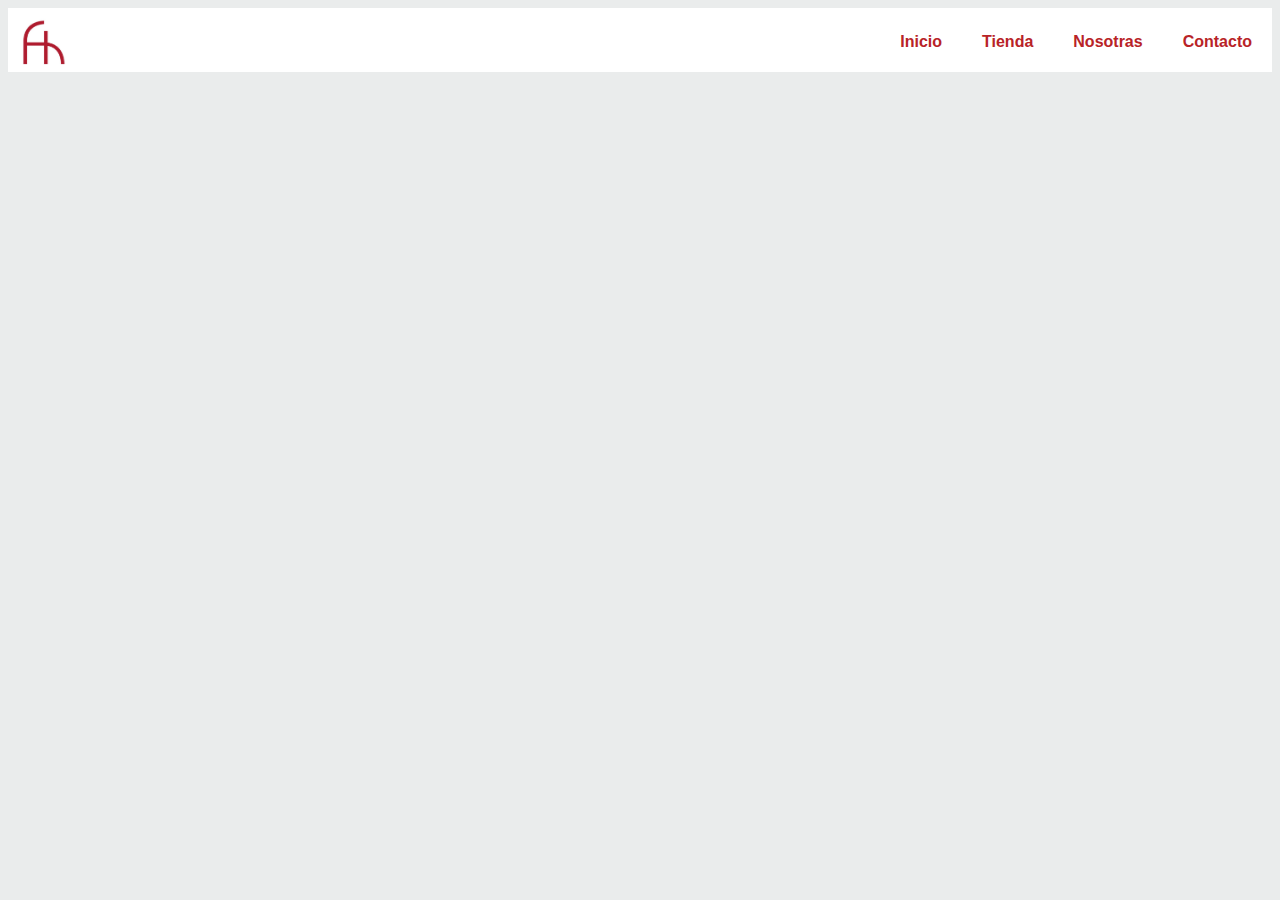
==== contacto.html @ 0f91aa95 "Primer commit" ====
<!DOCTYPE html>
<html lang="en">
<head>
    <meta charset="UTF-8">
    <meta name="viewport" content="width=device-width, initial-scale=1.0">
    <meta http-equiv="X-UA-Compatible" content="ie=edge">
    <link rel="stylesheet" type="text/css" href="css/estilos.css" />
    <title>Contacto</title>
</head>
<body>
        <div id="nav">
                <img src="img/logo.jpg" id="logo" alt="logo-fh" />
                <ul>
                  <li><a href="index.html">Inicio</a></li>
                  <li><a href="https://friashermanas.mitiendanube.com/">Tienda</a></li>
                  <li><a href="nosotras.html">Nosotras</a></li>
                  <li><a href="contacto.html">Contacto</a></li>
                </ul>
              </div>
</body>
</html>
---- css/estilos.css ----
body {
  font-family: "Montserrat", sans-serif;
  background-color: #eaecec;
}
ul {
  list-style-type: none;
  margin: 0;
  padding: 0;
  display: inline-flex;
  float: right;
  font-weight: bold;
}
li {
  display: inline;
  padding: 25px 20px 20px 20px;
  align-items: center;
}
a {
  display: inline-block;
  text-decoration: none;
  color: #b82327;
}
a:visited {
  color: #b82327;
}
a:hover {
  color: #5e5e5e;
}
#nav {
  background-color: #ffffff;
}
#logo {
  width: 50px;
  height: 50px;
  display: inline-flex;
  padding: 10px 10px 0px 10px;
}
#footer{
    background-color: #ffffff;
}
.footer{
    float: center;
}
.principal {
  text-align: center;
  padding: 0px 20px 0px 20px;
}
h1{
    text-align: center;
    padding: 10px;
    margin: 0;
    color: #b82327;
}
#img1{
    width: 1264px;
    
}
#img2 {
    width: 450px;
    align-content: flex-start;
    float: left;
}
p{
    color: #5e5e5e;
    text-align: left;

}
#parrafo1{
padding: 0px 50px 0px 500px;
margin-top: 60px;
}
#parrafo2 {
padding: 10px 20px 10px 500px;
}
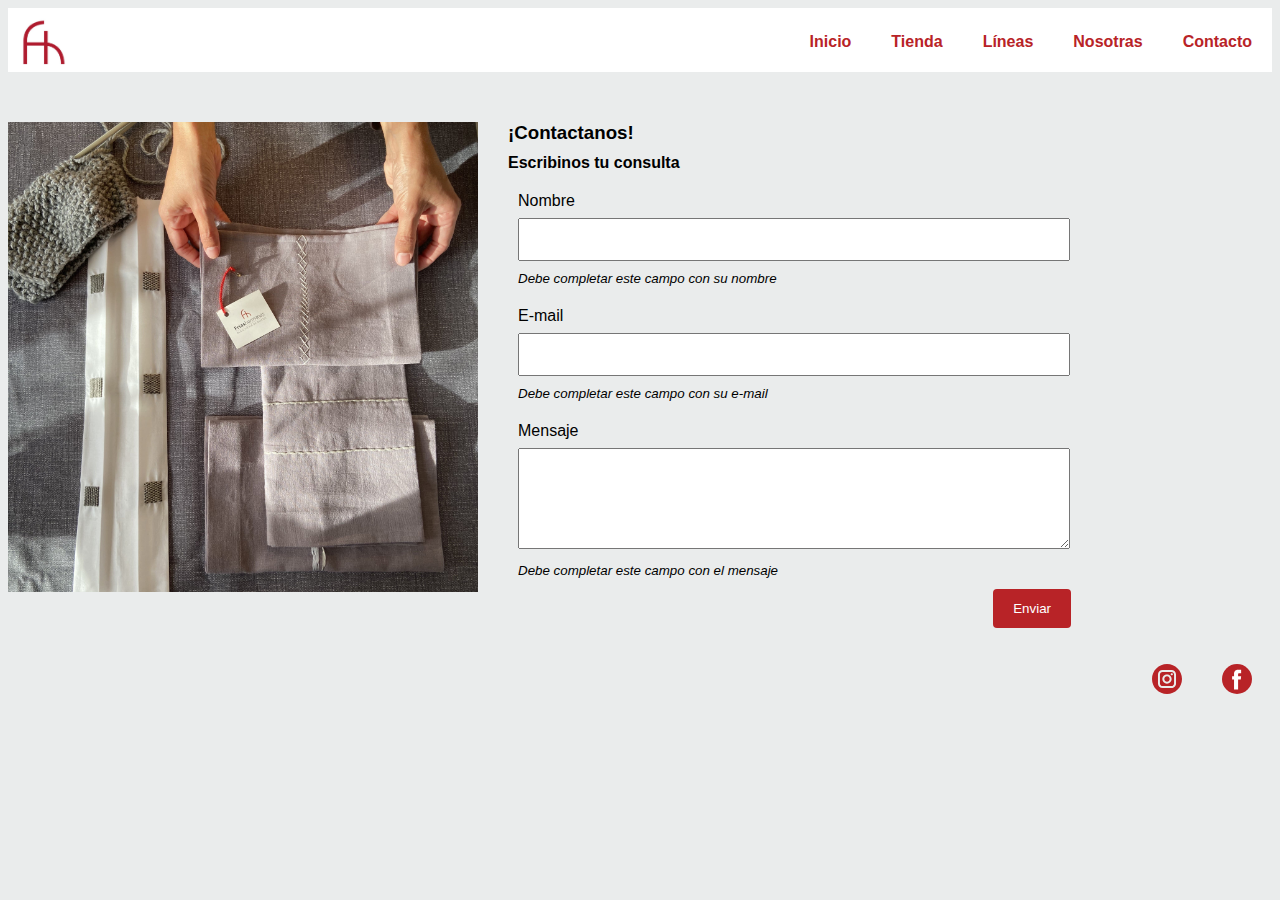
==== commit 645b44c0: "segundo commit" ====
--- a/contacto.html
+++ b/contacto.html
@@ -1,21 +1,67 @@
 <!DOCTYPE html>
 <html lang="en">
-<head>
-    <meta charset="UTF-8">
-    <meta name="viewport" content="width=device-width, initial-scale=1.0">
-    <meta http-equiv="X-UA-Compatible" content="ie=edge">
+  <head>
+    <meta charset="UTF-8" />
+    <meta name="viewport" content="width=device-width, initial-scale=1.0" />
+    <meta http-equiv="X-UA-Compatible" content="ie=edge" />
     <link rel="stylesheet" type="text/css" href="css/estilos.css" />
+    <style>
+      .icon {
+        width: 30px;
+        height: 30px;
+      }
+      #imgContacto {
+        width: 470px;
+        height: 470px;
+        float: left;
+        padding-top: 50px;
+      }
+    </style>
     <title>Contacto</title>
-</head>
-<body>
-        <div id="nav">
-                <img src="img/logo.jpg" id="logo" alt="logo-fh" />
-                <ul>
-                  <li><a href="index.html">Inicio</a></li>
-                  <li><a href="https://friashermanas.mitiendanube.com/">Tienda</a></li>
-                  <li><a href="nosotras.html">Nosotras</a></li>
-                  <li><a href="contacto.html">Contacto</a></li>
-                </ul>
-              </div>
-</body>
-</html>+  </head>
+  <body>
+    <div id="nav">
+      <img src="img/logo.jpg" id="logo" alt="logo-fh" />
+      <ul>
+        <li><a href="index.html">Inicio</a></li>
+        <li><a href="https://friashermanas.mitiendanube.com/">Tienda</a></li>
+        <li><a href="lineas.html">Líneas</a></li>
+        <li><a href="nosotras.html">Nosotras</a></li>
+        <li><a href="contacto.html">Contacto</a></li>
+      </ul>
+    </div>
+    <img src="img/img3.jpg" id="imgContacto">
+    <div class="contacto">
+      <h3 class="contactanos">¡Contactanos!</h3>
+      <h4 class="contactanos">Escribinos tu consulta</h4>
+      <form>
+        <div class="form-group">
+          <label>Nombre</label><br />
+          <input type="text" required /><br />
+          <small>Debe completar este campo con su nombre</small><br />
+        </div>
+
+        <div class="form-group">
+          <label>E-mail</label><br />
+          <input type="text" required /><br />
+          <small>Debe completar este campo con su e-mail</small><br />
+        </div>
+        <div class="form-group">
+          <label>Mensaje</label><br />
+          <textarea name="message" rows="5" cols="40" required> </textarea
+          ><br />
+          <small>Debe completar este campo con el mensaje</small><br />
+        </div>
+       <button type="submit">
+          Enviar
+        </button>
+      </form>
+    </div>
+    <div id="footer">
+      <ul class="footer">
+        <li><img src="img/instagram.svg" class="icon" /></li>
+        <li><img src="img/facebook.svg" class="icon" /></li>
+      </ul>
+    </div>
+  </body>
+</html>
--- a/css/estilos.css
+++ b/css/estilos.css
@@ -71,4 +71,61 @@
 }
 #parrafo2 {
 padding: 10px 20px 10px 500px;
+}
+.tabla{
+  text-align: center;
+}
+th, td {
+  padding: 15px;
+  color: #5e5e5e;
+  border-bottom: 1px solid #ddd;
+}
+table {
+  border-spacing: 5px;
+  margin-left: 150px;
+}
+#t01 th {
+  background-color: #b82327 ;
+  color: white;
+}
+
+.contacto{
+ padding: 50px 50px 50px 100px;
+ width: 710px;
+margin-left: 400px;
+}
+.form-group{
+  padding: 10px;
+}
+.contactanos{
+  margin: 0;
+  text-align: left;
+  padding-bottom: 10px;
+}
+input[type=text] {
+  width: 80%;
+  padding: 12px 20px;
+  margin: 8px 0;
+  box-sizing: border-box;
+}
+textarea {
+  width: 80%;
+  padding: 12px 20px;
+  margin: 8px 0;
+  box-sizing: border-box;
+}
+button {
+  background-color:  #b82327;
+  color: white;
+  padding: 12px 20px;
+  border: none;
+  border-radius: 4px;
+  float: right;
+  margin-right: 147px;
+}
+button:hover {
+  background-color: #5e5e5e;;
+}
+small{
+  font-style: italic;
 }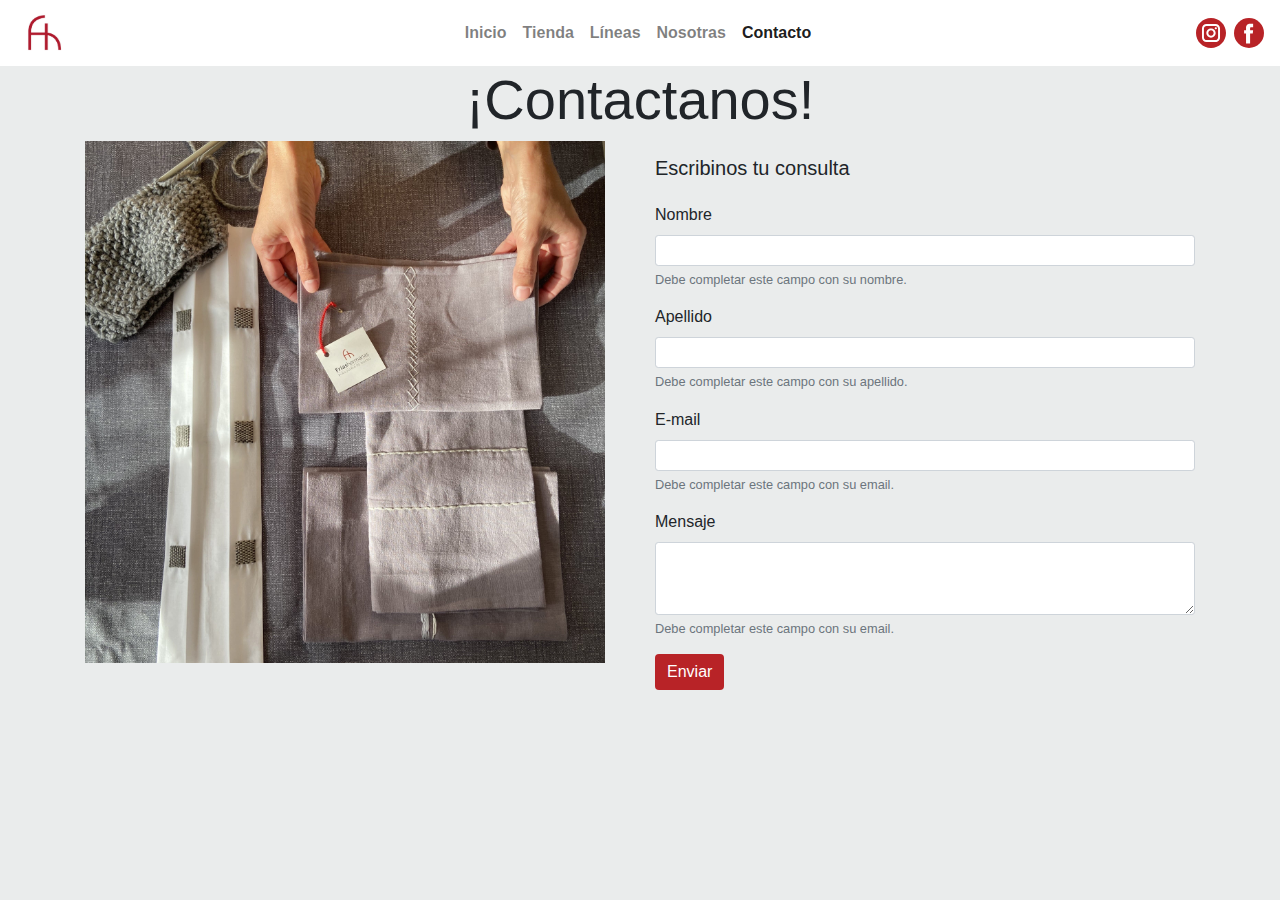
==== commit b712e205: "Actividad02-bootstrap" ====
--- a/contacto.html
+++ b/contacto.html
@@ -4,64 +4,93 @@
     <meta charset="UTF-8" />
     <meta name="viewport" content="width=device-width, initial-scale=1.0" />
     <meta http-equiv="X-UA-Compatible" content="ie=edge" />
+    <link rel="stylesheet" href="css/bootstrap.css"/>
+
     <link rel="stylesheet" type="text/css" href="css/estilos.css" />
-    <style>
-      .icon {
-        width: 30px;
-        height: 30px;
-      }
-      #imgContacto {
-        width: 470px;
-        height: 470px;
-        float: left;
-        padding-top: 50px;
-      }
-    </style>
+  
     <title>Contacto</title>
   </head>
   <body>
-    <div id="nav">
-      <img src="img/logo.jpg" id="logo" alt="logo-fh" />
-      <ul>
-        <li><a href="index.html">Inicio</a></li>
-        <li><a href="https://friashermanas.mitiendanube.com/">Tienda</a></li>
-        <li><a href="lineas.html">Líneas</a></li>
-        <li><a href="nosotras.html">Nosotras</a></li>
-        <li><a href="contacto.html">Contacto</a></li>
-      </ul>
+      <div class="conteiner">
+          <nav class="navbar navbar-expand-lg navbar-light navbar-white bg-white" >
+            <a class="navbar-brand ml-2">
+                <img src="img/logo.jpg" width="40px" height="40px" alt="logo-fh" />
+            </a>
+              <button class="navbar-toggler navbar-toggler-right" data-target="#menu" data-toggle="collapse" type="button" aria-controls="menu" aria-expanded="false" aria-label="Toggle Navegacion">
+                <span class="navbar-toggler-icon"></span> 
+              </button>
+              <div class="collapse navbar-collapse text-center" id="menu">
+                <ul class="navbar-nav mr-auto ml-auto">
+                   <li class="nav-item">
+                     <a href="index.html" class="nav-link">Inicio</a>
+                   </li>
+                   <li class="nav-item">
+                      <a href="https://friashermanas.mitiendanube.com/" class="nav-link">Tienda</a>
+                    </li>
+                    <li class="nav-item">
+                        <a href="lineas.html" class="nav-link">Líneas</a>
+                      </li>
+                      <li class="nav-item">
+                          <a href="nosotras.html" class="nav-link">Nosotras</a>
+                        </li>
+                        <li class="nav-item active">
+                            <a href="contacto.html" class="nav-link">Contacto</a>
+                          </li>
+                </ul>
+                <div class="d-flex flex-row justify-content-around">
+                    <ul class="nav">
+                      <li class="nav-item mr-2"><a href="https://www.instagram.com/fhdisenotextil/?hl=es-la"><img src="img/instagram.svg" class="icon" /></a></li>
+                      <li class="nav-item"><a href="https://www.facebook.com/BlanqueriaFH/"><img src="img/facebook.svg" class="icon" /></a></li>
+                    </ul>
+                  </div>
+              </div>
+            </nav>
+          </div>
+    <div class="container ">
+        <div class="row">
+            <div class="col-sm-12 text-center" >
+                <h4 class="display-4">¡Contactanos!</h4>
+              </div>
+      <div class="col-md-6 col-sm-12">
+    <img src="img/img3.jpg" class="img-fluid"  id="imgContacto">
     </div>
-    <img src="img/img3.jpg" id="imgContacto">
-    <div class="contacto">
-      <h3 class="contactanos">¡Contactanos!</h3>
-      <h4 class="contactanos">Escribinos tu consulta</h4>
+    
+    <div class="col-md-6 col-sm-12" >
+      <div class="pad">
+      <h5 class="display-5">Escribinos tu consulta</h5>
+    </div>
       <form>
-        <div class="form-group">
-          <label>Nombre</label><br />
-          <input type="text" required /><br />
-          <small>Debe completar este campo con su nombre</small><br />
-        </div>
-
-        <div class="form-group">
-          <label>E-mail</label><br />
-          <input type="text" required /><br />
-          <small>Debe completar este campo con su e-mail</small><br />
-        </div>
-        <div class="form-group">
-          <label>Mensaje</label><br />
-          <textarea name="message" rows="5" cols="40" required> </textarea
-          ><br />
-          <small>Debe completar este campo con el mensaje</small><br />
-        </div>
-       <button type="submit">
+      
+        <div class="form-group ">
+            <label for="nombre">Nombre</label>
+            <input type="text" class="form-control form-control-sm" id="nombre" aria-describedby="nombreAyuda">
+            <small id="nombreAyuda" class="form-text text-muted">Debe completar este campo con su nombre.</small>
+          </div>
+          <div class="form-group ">
+              <label for="apellido">Apellido</label>
+              <input type="text" class="form-control form-control-sm" id="apellido" aria-describedby="apellidoAyuda">
+              <small id="apellidoAyuda" class="form-text text-muted">Debe completar este campo con su apellido.</small>
+            </div>
+        <div class="form-group ">
+            <label for="email">E-mail</label>
+            <input type="email" class="form-control form-control-sm" id="email" aria-describedby="emailAyuda">
+            <small id="emailAyuda" class="form-text text-muted">Debe completar este campo con su email.</small>
+          </div>
+          <div class="form-group">
+              <label for="mensaje">Mensaje</label>
+              <textarea class="form-control form-control-sm"  id="mensaje" rows="3"></textarea aria-describedby="msj">
+              <small id="msjAyuda" class="form-text text-muted">Debe completar este campo con su email.</small>
+            </div>
+    
+       <button type="submit" class="btn btn-secondary">
           Enviar
         </button>
       </form>
     </div>
-    <div id="footer">
-      <ul class="footer">
-        <li><img src="img/instagram.svg" class="icon" /></li>
-        <li><img src="img/facebook.svg" class="icon" /></li>
-      </ul>
-    </div>
+  </div>
+</div>
+<script src="https://code.jquery.com/jquery-3.5.1.slim.min.js" integrity="sha384-DfXdz2htPH0lsSSs5nCTpuj/zy4C+OGpamoFVy38MVBnE+IbbVYUew+OrCXaRkfj" crossorigin="anonymous"></script>
+<script src="https://cdn.jsdelivr.net/npm/popper.js@1.16.1/dist/umd/popper.min.js" integrity="sha384-9/reFTGAW83EW2RDu2S0VKaIzap3H66lZH81PoYlFhbGU+6BZp6G7niu735Sk7lN" crossorigin="anonymous"></script>
+<script src="https://stackpath.bootstrapcdn.com/bootstrap/4.5.2/js/bootstrap.min.js" integrity="sha384-B4gt1jrGC7Jh4AgTPSdUtOBvfO8shuf57BaghqFfPlYxofvL8/KUEfYiJOMMV+rV" crossorigin="anonymous"></script>
   </body>
 </html>
--- a/css/estilos.css
+++ b/css/estilos.css
@@ -3,21 +3,10 @@
   background-color: #eaecec;
 }
 ul {
-  list-style-type: none;
-  margin: 0;
-  padding: 0;
-  display: inline-flex;
-  float: right;
   font-weight: bold;
 }
-li {
-  display: inline;
-  padding: 25px 20px 20px 20px;
-  align-items: center;
-}
+
 a {
-  display: inline-block;
-  text-decoration: none;
   color: #b82327;
 }
 a:visited {
@@ -26,25 +15,7 @@
 a:hover {
   color: #5e5e5e;
 }
-#nav {
-  background-color: #ffffff;
-}
-#logo {
-  width: 50px;
-  height: 50px;
-  display: inline-flex;
-  padding: 10px 10px 0px 10px;
-}
-#footer{
-    background-color: #ffffff;
-}
-.footer{
-    float: center;
-}
-.principal {
-  text-align: center;
-  padding: 0px 20px 0px 20px;
-}
+
 h1{
     text-align: center;
     padding: 10px;
@@ -57,75 +28,46 @@
 }
 #img2 {
     width: 450px;
-    align-content: flex-start;
-    float: left;
+    
 }
 p{
     color: #5e5e5e;
-    text-align: left;
-
-}
-#parrafo1{
-padding: 0px 50px 0px 500px;
-margin-top: 60px;
 }
 #parrafo2 {
 padding: 10px 20px 10px 500px;
 }
-.tabla{
-  text-align: center;
-}
+
 th, td {
   padding: 15px;
   color: #5e5e5e;
   border-bottom: 1px solid #ddd;
 }
-table {
-  border-spacing: 5px;
-  margin-left: 150px;
-}
+
 #t01 th {
   background-color: #b82327 ;
   color: white;
 }
-
-.contacto{
- padding: 50px 50px 50px 100px;
- width: 710px;
-margin-left: 400px;
+.t03{
+  font-weight: normal;
 }
-.form-group{
-  padding: 10px;
+.pad{
+  padding: 15px 15px 15px 0px;
 }
-.contactanos{
-  margin: 0;
-  text-align: left;
-  padding-bottom: 10px;
-}
-input[type=text] {
-  width: 80%;
-  padding: 12px 20px;
-  margin: 8px 0;
-  box-sizing: border-box;
-}
-textarea {
-  width: 80%;
-  padding: 12px 20px;
-  margin: 8px 0;
-  box-sizing: border-box;
-}
-button {
+.btn {
   background-color:  #b82327;
   color: white;
-  padding: 12px 20px;
   border: none;
-  border-radius: 4px;
-  float: right;
-  margin-right: 147px;
+  margin-bottom: 15px;
+  
 }
-button:hover {
-  background-color: #5e5e5e;;
+#btnnav{
+  background-color:#5e5e5e;
 }
-small{
-  font-style: italic;
+.icon {
+  width: 30px;
+  height: 30px;
+}
+#imgContacto {
+  width: 520px;
+
 }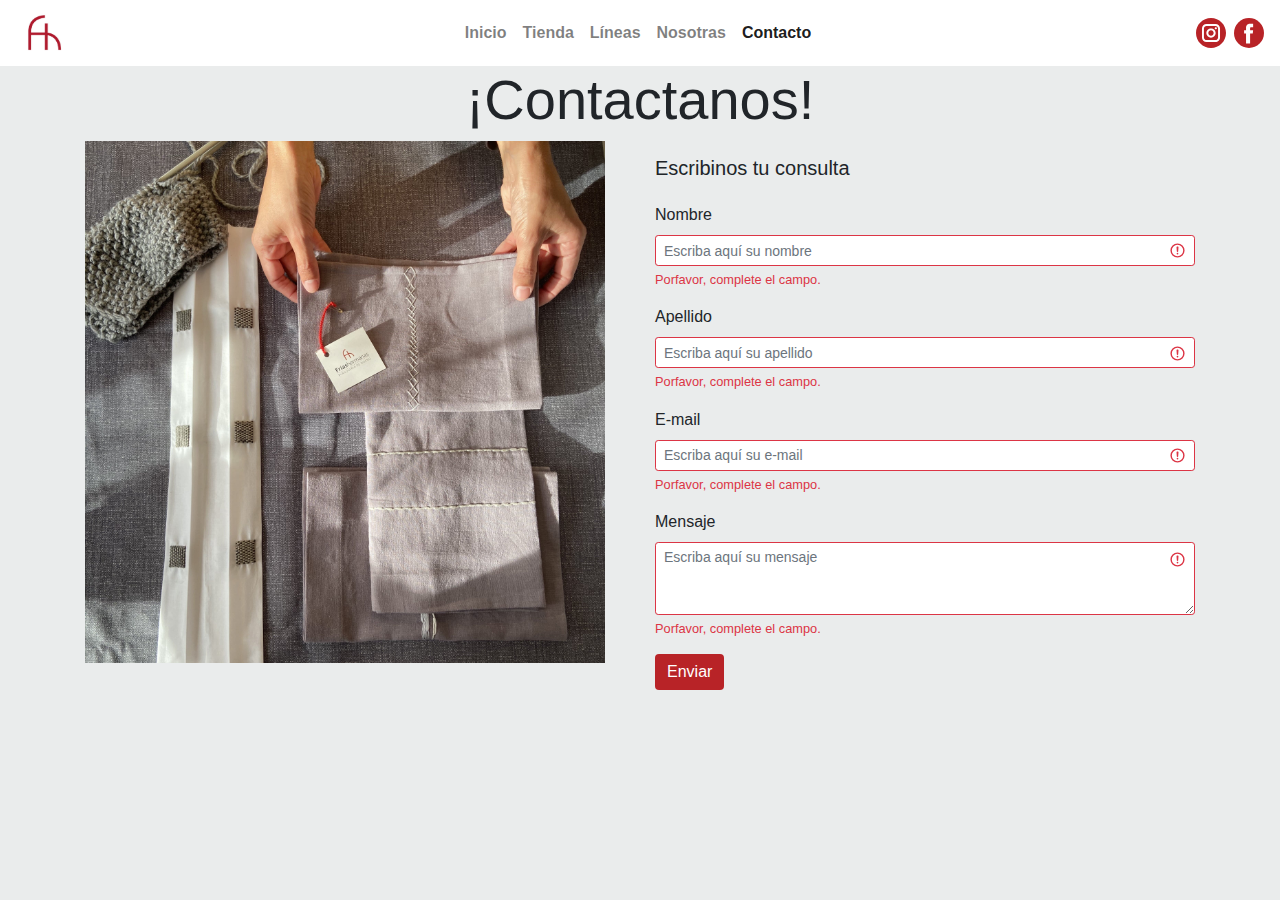
==== commit 38f40802: "UltCommit-Act02" ====
--- a/contacto.html
+++ b/contacto.html
@@ -59,27 +59,30 @@
       <div class="pad">
       <h5 class="display-5">Escribinos tu consulta</h5>
     </div>
-      <form>
-      
+      <form class="was-validated">
         <div class="form-group ">
             <label for="nombre">Nombre</label>
-            <input type="text" class="form-control form-control-sm" id="nombre" aria-describedby="nombreAyuda">
-            <small id="nombreAyuda" class="form-text text-muted">Debe completar este campo con su nombre.</small>
+            <input name="nombre" type="text" class="form-control form-control-sm" id="nombre"  placeholder="Escriba aquí su nombre"  required>
+            <div class="valid-feedback">¡Válido!</div>
+            <div class="invalid-feedback">Porfavor, complete el campo.</div>
           </div>
           <div class="form-group ">
               <label for="apellido">Apellido</label>
-              <input type="text" class="form-control form-control-sm" id="apellido" aria-describedby="apellidoAyuda">
-              <small id="apellidoAyuda" class="form-text text-muted">Debe completar este campo con su apellido.</small>
+              <input type="text" class="form-control form-control-sm" id="apellido"  placeholder="Escriba aquí su apellido" required>
+              <div class="valid-feedback">¡Válido!</div>
+              <div class="invalid-feedback">Porfavor, complete el campo.</div>
             </div>
         <div class="form-group ">
             <label for="email">E-mail</label>
-            <input type="email" class="form-control form-control-sm" id="email" aria-describedby="emailAyuda">
-            <small id="emailAyuda" class="form-text text-muted">Debe completar este campo con su email.</small>
+            <input type="email" class="form-control form-control-sm" id="email" placeholder="Escriba aquí su e-mail" required>
+            <div class="valid-feedback">¡Válido!</div>
+            <div class="invalid-feedback">Porfavor, complete el campo.</div>
           </div>
           <div class="form-group">
               <label for="mensaje">Mensaje</label>
-              <textarea class="form-control form-control-sm"  id="mensaje" rows="3"></textarea aria-describedby="msj">
-              <small id="msjAyuda" class="form-text text-muted">Debe completar este campo con su email.</small>
+              <textarea class="form-control form-control-sm"  id="mensaje" rows="3" placeholder="Escriba aquí su mensaje" required></textarea>
+              <div class="valid-feedback">¡Válido!</div>
+              <div class="invalid-feedback">Porfavor, complete el campo.</div>
             </div>
     
        <button type="submit" class="btn btn-secondary">
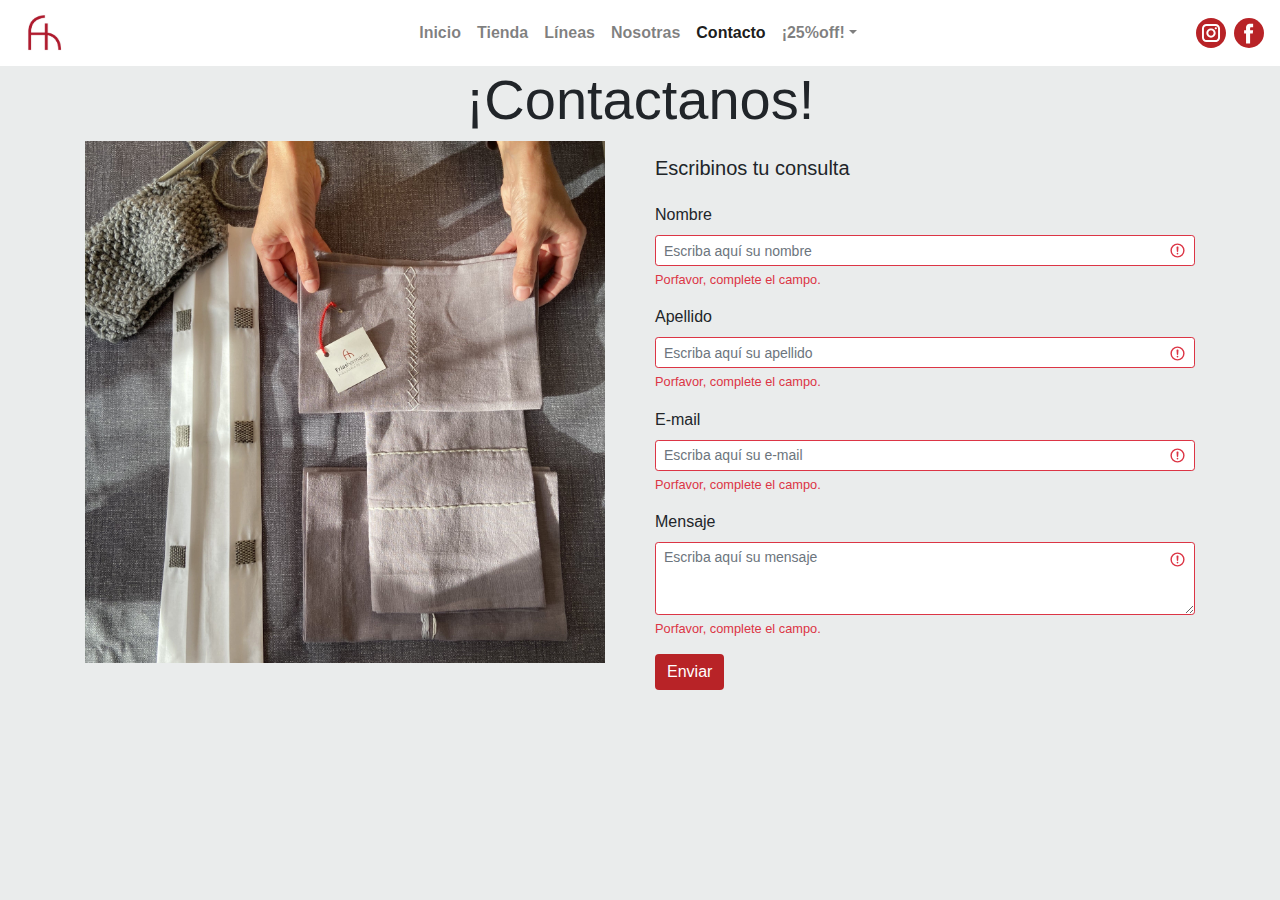
==== commit 995ff608: "Actividad03-js" ====
--- a/contacto.html
+++ b/contacto.html
@@ -36,6 +36,12 @@
                         <li class="nav-item active">
                             <a href="contacto.html" class="nav-link">Contacto</a>
                           </li>
+                          <li class="nav-item dropdown">
+                              <a class="nav-link dropdown-toggle" data-toggle="dropdown" data-target="desplegable" href="#">¡25%off!</a>
+                            <div class="dropdown-menu">
+                              <a href="adivinanza.html" class="dropdown-item">Adivinanza</a>
+                            </div>
+                            </li>
                 </ul>
                 <div class="d-flex flex-row justify-content-around">
                     <ul class="nav">
@@ -62,36 +68,37 @@
       <form class="was-validated">
         <div class="form-group ">
             <label for="nombre">Nombre</label>
-            <input name="nombre" type="text" class="form-control form-control-sm" id="nombre"  placeholder="Escriba aquí su nombre"  required>
+            <input name="nombre" type="text" class="form-control form-control-sm" id="txtNombre"  placeholder="Escriba aquí su nombre"  required>
             <div class="valid-feedback">¡Válido!</div>
             <div class="invalid-feedback">Porfavor, complete el campo.</div>
           </div>
           <div class="form-group ">
               <label for="apellido">Apellido</label>
-              <input type="text" class="form-control form-control-sm" id="apellido"  placeholder="Escriba aquí su apellido" required>
+              <input type="text" class="form-control form-control-sm" id="txtApellido"  placeholder="Escriba aquí su apellido" required>
               <div class="valid-feedback">¡Válido!</div>
               <div class="invalid-feedback">Porfavor, complete el campo.</div>
             </div>
         <div class="form-group ">
             <label for="email">E-mail</label>
-            <input type="email" class="form-control form-control-sm" id="email" placeholder="Escriba aquí su e-mail" required>
+            <input type="email" class="form-control form-control-sm" id="txtEmail" placeholder="Escriba aquí su e-mail" required>
             <div class="valid-feedback">¡Válido!</div>
             <div class="invalid-feedback">Porfavor, complete el campo.</div>
           </div>
           <div class="form-group">
               <label for="mensaje">Mensaje</label>
-              <textarea class="form-control form-control-sm"  id="mensaje" rows="3" placeholder="Escriba aquí su mensaje" required></textarea>
+              <textarea class="form-control form-control-sm"  id="txtMensaje" rows="3" placeholder="Escriba aquí su mensaje" required></textarea>
               <div class="valid-feedback">¡Válido!</div>
               <div class="invalid-feedback">Porfavor, complete el campo.</div>
             </div>
     
-       <button type="submit" class="btn btn-secondary">
+       <button type="submit"  class="btn btn-secondary">
           Enviar
         </button>
       </form>
     </div>
   </div>
 </div>
+<script src="js/script.js"></script>
 <script src="https://code.jquery.com/jquery-3.5.1.slim.min.js" integrity="sha384-DfXdz2htPH0lsSSs5nCTpuj/zy4C+OGpamoFVy38MVBnE+IbbVYUew+OrCXaRkfj" crossorigin="anonymous"></script>
 <script src="https://cdn.jsdelivr.net/npm/popper.js@1.16.1/dist/umd/popper.min.js" integrity="sha384-9/reFTGAW83EW2RDu2S0VKaIzap3H66lZH81PoYlFhbGU+6BZp6G7niu735Sk7lN" crossorigin="anonymous"></script>
 <script src="https://stackpath.bootstrapcdn.com/bootstrap/4.5.2/js/bootstrap.min.js" integrity="sha384-B4gt1jrGC7Jh4AgTPSdUtOBvfO8shuf57BaghqFfPlYxofvL8/KUEfYiJOMMV+rV" crossorigin="anonymous"></script>
--- a/css/estilos.css
+++ b/css/estilos.css
@@ -70,4 +70,7 @@
 #imgContacto {
   width: 520px;
 
-}+}
+.bg-fh{
+  background-color:  #b82327;
+}
